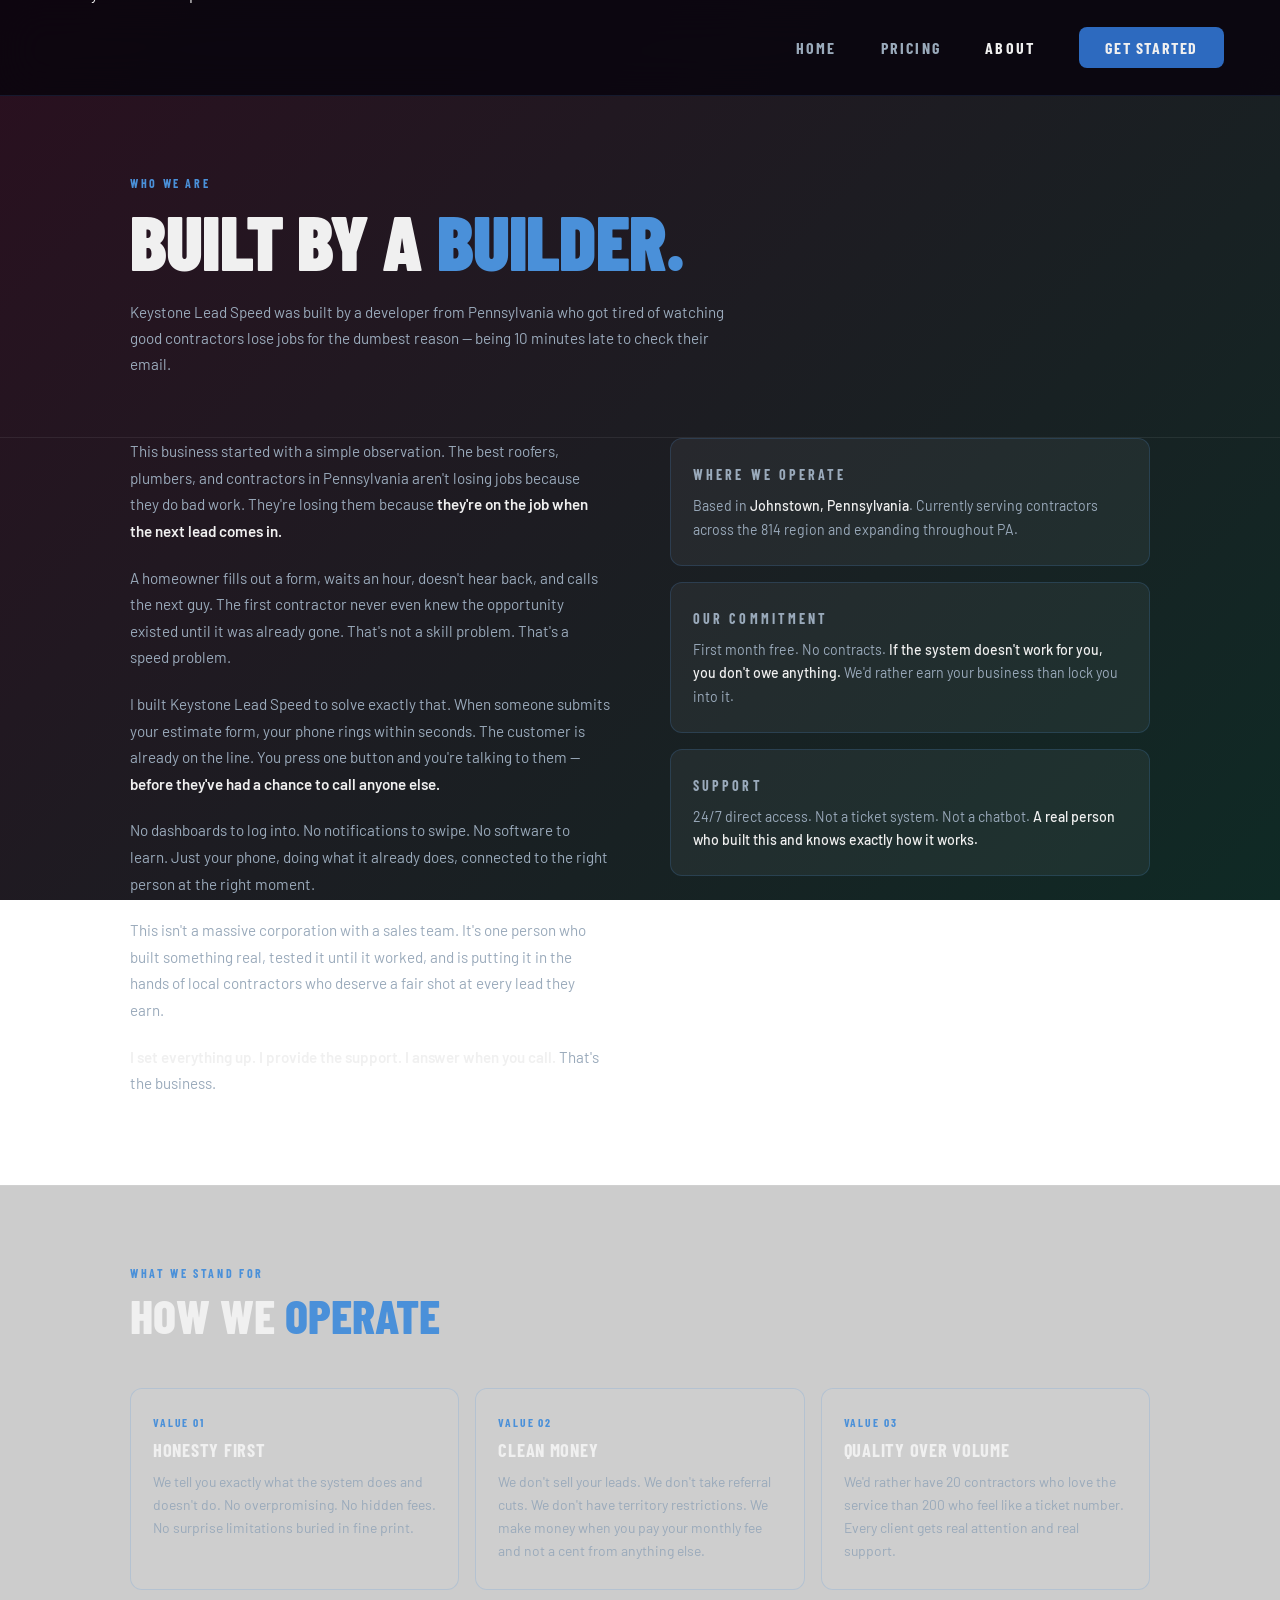
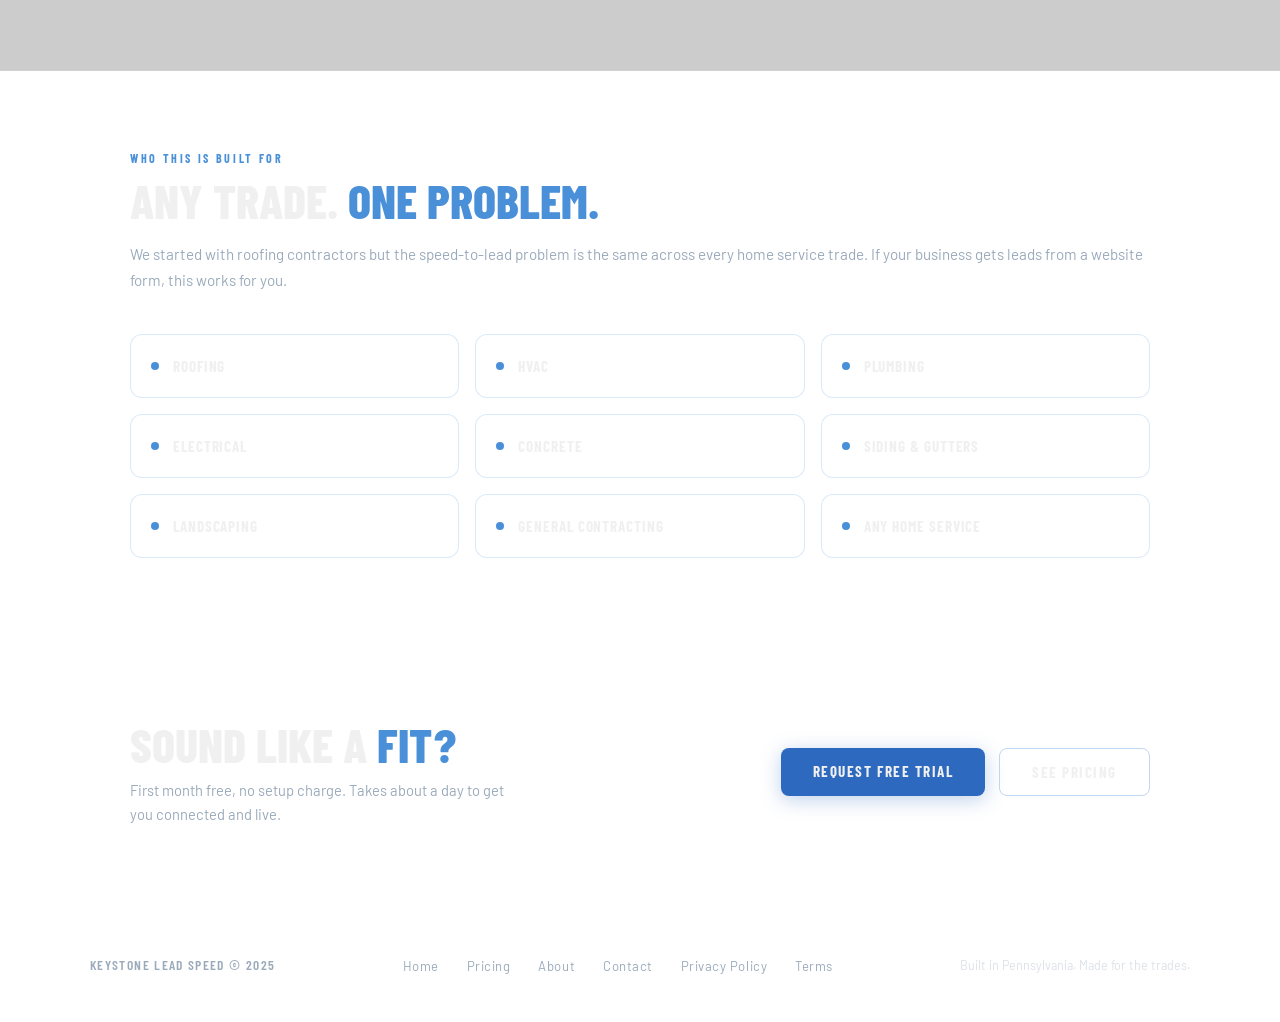
==== about.html @ 1ff86daa "site launch" ====
<!DOCTYPE html>
<html lang="en">
<head>
  <meta charset="UTF-8" />
  <meta name="viewport" content="width=device-width, initial-scale=1.0" />
  <title>About — Keystone Lead Speed</title>
  <link rel="preconnect" href="https://fonts.googleapis.com" />
  <link rel="preconnect" href="https://fonts.gstatic.com" crossorigin />
  <link href="https://fonts.googleapis.com/css2?family=Barlow+Condensed:wght@400;600;700;800;900&family=Barlow:wght@300;400;500;600&display=swap" rel="stylesheet" />
  <link rel="stylesheet" href="style.css" />
  <style>
    /* ── ABOUT-SPECIFIC ─────────────────────────────────── */

    .page-hero {
      max-width: var(--max);
      margin: 0 auto;
      padding: 80px 40px 60px;
    }

    .page-hero .eyebrow { margin-bottom: 12px; }
    .page-hero h1 { margin-bottom: 20px; }
    .page-hero .body-text { max-width: 600px; }

    /* story section */
    .story-layout {
      max-width: var(--max);
      margin: 0 auto;
      padding: 0 40px 88px;
      display: grid;
      grid-template-columns: 1fr 1fr;
      gap: 60px;
      align-items: start;
    }

    .story-text {
      display: flex;
      flex-direction: column;
      gap: 20px;
    }

    .story-text p {
      font-size: 0.95rem;
      color: var(--muted);
      line-height: 1.75;
    }

    .story-text p strong { color: var(--white); font-weight: 600; }

    .story-aside {
      display: flex;
      flex-direction: column;
      gap: 16px;
      position: sticky;
      top: 88px;
    }

    .aside-card {
      background: var(--card-bg);
      border: 1px solid var(--card-bdr);
      border-radius: var(--radius);
      padding: 24px 22px;
    }

    .aside-card .eyebrow { margin-bottom: 8px; }

    .aside-card p {
      font-size: 0.88rem;
      color: var(--muted);
      line-height: 1.65;
    }

    .aside-card p strong { color: var(--white); font-weight: 500; }

    /* values grid */
    .values-section {
      background: rgba(0,0,0,0.2);
      border-top: 1px solid var(--faint);
      border-bottom: 1px solid var(--faint);
    }

    .values-inner {
      max-width: var(--max);
      margin: 0 auto;
      padding: 80px 40px;
    }

    .values-inner .eyebrow { margin-bottom: 10px; }
    .values-inner .heading-lg { margin-bottom: 48px; }

    .values-grid {
      display: grid;
      grid-template-columns: repeat(3, 1fr);
      gap: 16px;
    }

    .value-card {
      background: var(--card-bg);
      border: 1px solid var(--card-bdr);
      border-radius: var(--radius);
      padding: 26px 22px;
      transition: border-color 0.25s;
    }

    .value-card:hover { border-color: var(--card-bdr-hover); }

    .value-label {
      font-family: var(--font-head);
      font-size: 0.72rem;
      font-weight: 700;
      letter-spacing: 0.16em;
      text-transform: uppercase;
      color: var(--blue-lt);
      margin-bottom: 10px;
    }

    .value-card h3 {
      font-family: var(--font-head);
      font-size: 1.15rem;
      font-weight: 700;
      text-transform: uppercase;
      letter-spacing: 0.04em;
      color: var(--white);
      margin-bottom: 10px;
    }

    .value-card p {
      font-size: 0.87rem;
      color: var(--muted);
      line-height: 1.65;
    }

    /* who we serve */
    .serve-inner {
      max-width: var(--max);
      margin: 0 auto;
      padding: 80px 40px;
    }

    .serve-inner .eyebrow { margin-bottom: 10px; }
    .serve-inner .heading-lg { margin-bottom: 16px; }
    .serve-inner > .body-text { margin-bottom: 48px; }

    .serve-grid {
      display: grid;
      grid-template-columns: repeat(3, 1fr);
      gap: 16px;
    }

    .serve-card {
      background: var(--card-bg);
      border: 1px solid var(--card-bdr);
      border-radius: var(--radius);
      padding: 22px 20px;
      display: flex;
      align-items: center;
      gap: 14px;
      transition: border-color 0.25s;
    }

    .serve-card:hover { border-color: var(--card-bdr-hover); }

    .serve-dot {
      width: 8px; height: 8px;
      border-radius: 50%;
      background: var(--blue-lt);
      flex-shrink: 0;
    }

    .serve-card span {
      font-family: var(--font-head);
      font-size: 0.95rem;
      font-weight: 700;
      text-transform: uppercase;
      letter-spacing: 0.06em;
      color: var(--white);
    }

    /* bottom cta */
    .about-cta {
      max-width: var(--max);
      margin: 0 auto;
      padding: 80px 40px;
      display: flex;
      align-items: center;
      justify-content: space-between;
      gap: 40px;
      flex-wrap: wrap;
    }

    .about-cta h2 { margin-bottom: 10px; }
    .about-cta p { font-size: 0.92rem; color: var(--muted); max-width: 380px; line-height: 1.6; }

    @media (max-width: 900px) {
      .story-layout { grid-template-columns: 1fr; gap: 40px; }
      .story-aside { position: static; }
      .values-grid { grid-template-columns: 1fr 1fr; }
      .serve-grid { grid-template-columns: 1fr 1fr; }
    }

    @media (max-width: 640px) {
      .values-grid { grid-template-columns: 1fr; }
      .serve-grid { grid-template-columns: 1fr; }
      .page-hero { padding: 64px 24px 44px; }
      .story-layout { padding: 0 24px 64px; }
      .values-inner { padding: 64px 24px; }
      .serve-inner { padding: 64px 24px; }
      .about-cta { padding: 64px 24px; flex-direction: column; align-items: flex-start; }
    }
  </style>
</head>
<body class="page">

  <!-- NAV -->
  <nav>
    <a href="index.html" class="nav-logo">
      <img src="logo.png" alt="Keystone Lead Speed" />
    </a>
    <ul class="nav-links">
      <li><a href="index.html">Home</a></li>
      <li><a href="pricing.html">Pricing</a></li>
      <li><a href="about.html" class="active">About</a></li>
      <li><a href="contact.html" class="nav-cta">Get Started</a></li>
    </ul>
    <button class="hamburger" id="hamburger" aria-label="Menu">
      <span></span><span></span><span></span>
    </button>
  </nav>

  <div class="mobile-nav" id="mobileNav">
    <a href="index.html">Home</a>
    <a href="pricing.html">Pricing</a>
    <a href="about.html">About</a>
    <a href="contact.html">Get Started →</a>
  </div>

  <!-- PAGE HERO -->
  <div class="page-hero">
    <p class="eyebrow">Who We Are</p>
    <h1 class="heading-xl">Built by a <span class="accent">Builder.</span></h1>
    <p class="body-text">Keystone Lead Speed was built by a developer from Pennsylvania who got tired of watching good contractors lose jobs for the dumbest reason — being 10 minutes late to check their email.</p>
  </div>

  <hr class="section-rule" />

  <!-- STORY -->
  <div class="story-layout">
    <div class="story-text">
      <p>
        This business started with a simple observation. The best roofers, plumbers, and contractors in Pennsylvania aren't losing jobs because they do bad work. They're losing them because <strong>they're on the job when the next lead comes in.</strong>
      </p>
      <p>
        A homeowner fills out a form, waits an hour, doesn't hear back, and calls the next guy. The first contractor never even knew the opportunity existed until it was already gone. That's not a skill problem. That's a speed problem.
      </p>
      <p>
        I built Keystone Lead Speed to solve exactly that. When someone submits your estimate form, your phone rings within seconds. The customer is already on the line. You press one button and you're talking to them — <strong>before they've had a chance to call anyone else.</strong>
      </p>
      <p>
        No dashboards to log into. No notifications to swipe. No software to learn. Just your phone, doing what it already does, connected to the right person at the right moment.
      </p>
      <p>
        This isn't a massive corporation with a sales team. It's one person who built something real, tested it until it worked, and is putting it in the hands of local contractors who deserve a fair shot at every lead they earn.
      </p>
      <p>
        <strong>I set everything up. I provide the support. I answer when you call.</strong> That's the business.
      </p>
    </div>

    <div class="story-aside">
      <div class="aside-card">
        <p class="eyebrow">Where We Operate</p>
        <p>Based in <strong>Johnstown, Pennsylvania</strong>. Currently serving contractors across the 814 region and expanding throughout PA.</p>
      </div>
      <div class="aside-card">
        <p class="eyebrow">Our Commitment</p>
        <p>First month free. No contracts. <strong>If the system doesn't work for you, you don't owe anything.</strong> We'd rather earn your business than lock you into it.</p>
      </div>
      <div class="aside-card">
        <p class="eyebrow">Support</p>
        <p>24/7 direct access. Not a ticket system. Not a chatbot. <strong>A real person who built this and knows exactly how it works.</strong></p>
      </div>
    </div>
  </div>

  <!-- VALUES -->
  <div class="values-section">
    <div class="values-inner">
      <p class="eyebrow">What We Stand For</p>
      <h2 class="heading-lg">How We <span class="accent">Operate</span></h2>
      <div class="values-grid">
        <div class="value-card">
          <div class="value-label">Value 01</div>
          <h3>Honesty First</h3>
          <p>We tell you exactly what the system does and doesn't do. No overpromising. No hidden fees. No surprise limitations buried in fine print.</p>
        </div>
        <div class="value-card">
          <div class="value-label">Value 02</div>
          <h3>Clean Money</h3>
          <p>We don't sell your leads. We don't take referral cuts. We don't have territory restrictions. We make money when you pay your monthly fee and not a cent from anything else.</p>
        </div>
        <div class="value-card">
          <div class="value-label">Value 03</div>
          <h3>Quality Over Volume</h3>
          <p>We'd rather have 20 contractors who love the service than 200 who feel like a ticket number. Every client gets real attention and real support.</p>
        </div>
      </div>
    </div>
  </div>

  <!-- WHO WE SERVE -->
  <div class="serve-inner">
    <p class="eyebrow">Who This Is Built For</p>
    <h2 class="heading-lg">Any Trade. <span class="accent">One Problem.</span></h2>
    <p class="body-text" style="margin-bottom: 40px;">We started with roofing contractors but the speed-to-lead problem is the same across every home service trade. If your business gets leads from a website form, this works for you.</p>
    <div class="serve-grid">
      <div class="serve-card"><div class="serve-dot"></div><span>Roofing</span></div>
      <div class="serve-card"><div class="serve-dot"></div><span>HVAC</span></div>
      <div class="serve-card"><div class="serve-dot"></div><span>Plumbing</span></div>
      <div class="serve-card"><div class="serve-dot"></div><span>Electrical</span></div>
      <div class="serve-card"><div class="serve-dot"></div><span>Concrete</span></div>
      <div class="serve-card"><div class="serve-dot"></div><span>Siding & Gutters</span></div>
      <div class="serve-card"><div class="serve-dot"></div><span>Landscaping</span></div>
      <div class="serve-card"><div class="serve-dot"></div><span>General Contracting</span></div>
      <div class="serve-card"><div class="serve-dot"></div><span>Any Home Service</span></div>
    </div>
  </div>

  <hr class="section-rule" />

  <!-- BOTTOM CTA -->
  <div class="about-cta">
    <div>
      <h2 class="heading-lg">Sound like a <span class="accent">fit?</span></h2>
      <p>First month free, no setup charge. Takes about a day to get you connected and live.</p>
    </div>
    <div style="display:flex; gap:14px; flex-wrap:wrap;">
      <a href="contact.html" class="btn btn-primary">Request Free Trial</a>
      <a href="pricing.html" class="btn btn-outline">See Pricing</a>
    </div>
  </div>

  <!-- FOOTER -->
  <footer>
    <div class="footer-inner">
      <div class="footer-brand">Keystone Lead Speed &copy; 2025</div>
      <ul class="footer-links">
        <li><a href="index.html">Home</a></li>
        <li><a href="pricing.html">Pricing</a></li>
        <li><a href="about.html">About</a></li>
        <li><a href="contact.html">Contact</a></li>
        <li><a href="privacy.html">Privacy Policy</a></li>
        <li><a href="terms.html">Terms</a></li>
      </ul>
      <div class="footer-copy">Built in Pennsylvania. Made for the trades.</div>
    </div>
  </footer>

  <script src="nav.js"></script>
</body>
</html>
---- style.css ----
/* ============================================================
   KEYSTONE LEAD SPEED — style.css
   Shared across all pages
   ============================================================ */

:root {
  --logo-height: 128px; /* <-- TINKER HERE — one value controls all pages */

  --bg:             linear-gradient(135deg, #2a0f1f 0%, #0f2a25 100%);
  --navy:           #1a2a4a;
  --blue:           #2d6abf;
  --blue-lt:        #4a90d9;
  --blue-dim:       rgba(45,106,191,0.18);
  --white:          #f0f0f0;
  --muted:          #9aaabb;
  --faint:          rgba(255,255,255,0.07);
  --card-bg:        rgba(255,255,255,0.05);
  --card-bdr:       rgba(74,144,217,0.2);
  --card-bdr-hover: rgba(74,144,217,0.5);
  --radius-sm:      8px;
  --radius:         12px;
  --radius-lg:      18px;
  --max:            1100px;
  --font-head:      'Barlow Condensed', sans-serif;
  --font-body:      'Barlow', sans-serif;
}

/* ── RESET ─────────────────────────────────────────────────── */
*, *::before, *::after { margin: 0; padding: 0; box-sizing: border-box; }
html { scroll-behavior: smooth; }

body {
  font-family: var(--font-body);
  background: var(--bg);
  background-attachment: fixed;
  color: var(--white);
  min-height: 100vh;
  overflow-x: hidden;
  -webkit-font-smoothing: antialiased;
}

a { text-decoration: none; color: inherit; }
img { max-width: 100%; display: block; }

/* ── NAV ───────────────────────────────────────────────────── */
nav {
  position: fixed;
  top: 0; left: 0; right: 0;
  z-index: 200;
  height: 96px;
  display: flex;
  align-items: center;
  justify-content: space-between;
  padding: 0 56px;
  background: rgba(10, 5, 14, 0.88);
  backdrop-filter: blur(20px);
  border-bottom: 1px solid rgba(74,144,217,0.15);
}

.nav-logo img {
  height: var(--logo-height);
  width: auto;
}

.nav-links {
  list-style: none;
  display: flex;
  align-items: center;
  gap: 44px;
}

.nav-links a {
  font-family: var(--font-head);
  font-size: 1rem;
  font-weight: 700;
  letter-spacing: 0.14em;
  text-transform: uppercase;
  color: var(--muted);
  transition: color 0.2s;
}

.nav-links a:hover,
.nav-links a.active { color: var(--white); }

.nav-links .nav-cta {
  background: var(--blue);
  color: var(--white);
  padding: 11px 26px;
  border-radius: var(--radius-sm);
  letter-spacing: 0.1em;
  transition: background 0.2s, transform 0.15s;
}

.nav-links .nav-cta:hover {
  background: var(--blue-lt);
  transform: translateY(-1px);
  color: var(--white);
}

/* hamburger */
.hamburger {
  display: none;
  flex-direction: column;
  gap: 5px;
  cursor: pointer;
  padding: 6px;
  background: none;
  border: none;
}
.hamburger span {
  display: block;
  width: 24px; height: 2px;
  background: var(--white);
  border-radius: 2px;
  transition: 0.25s;
}

/* mobile drawer */
.mobile-nav {
  display: none;
  position: fixed;
  top: 96px; left: 0; right: 0;
  background: rgba(10,5,14,0.98);
  backdrop-filter: blur(20px);
  border-bottom: 1px solid var(--faint);
  flex-direction: column;
  padding: 32px 36px;
  gap: 24px;
  z-index: 199;
}
.mobile-nav.open { display: flex; }
.mobile-nav a {
  font-family: var(--font-head);
  font-size: 1.2rem;
  font-weight: 700;
  letter-spacing: 0.1em;
  text-transform: uppercase;
  color: var(--muted);
  transition: color 0.2s;
}
.mobile-nav a:hover { color: var(--white); }

/* ── PAGE WRAPPER ──────────────────────────────────────────── */
.page { padding-top: 96px; }

/* ── SECTION SHELL ─────────────────────────────────────────── */
.section {
  max-width: var(--max);
  margin: 0 auto;
  padding: 88px 40px;
}

.section-sm {
  max-width: var(--max);
  margin: 0 auto;
  padding: 60px 40px;
}

.section-rule {
  border: none;
  border-top: 1px solid var(--faint);
  margin: 0;
}

/* ── TYPOGRAPHY HELPERS ────────────────────────────────────── */
.eyebrow {
  font-family: var(--font-head);
  font-size: 0.75rem;
  font-weight: 700;
  letter-spacing: 0.22em;
  text-transform: uppercase;
  color: var(--blue-lt);
  margin-bottom: 10px;
}

.heading-xl {
  font-family: var(--font-head);
  font-size: clamp(2.4rem, 6vw, 4.8rem);
  font-weight: 900;
  line-height: 1;
  text-transform: uppercase;
  letter-spacing: -0.01em;
  color: var(--white);
}

.heading-lg {
  font-family: var(--font-head);
  font-size: clamp(1.8rem, 4vw, 3rem);
  font-weight: 800;
  line-height: 1.05;
  text-transform: uppercase;
  color: var(--white);
}

.heading-md {
  font-family: var(--font-head);
  font-size: 1.3rem;
  font-weight: 700;
  text-transform: uppercase;
  letter-spacing: 0.05em;
  color: var(--white);
}

.accent { color: var(--blue-lt); }

.body-text {
  font-size: 0.95rem;
  line-height: 1.72;
  color: var(--muted);
}

.body-text strong { color: var(--white); font-weight: 600; }

/* ── CARDS ─────────────────────────────────────────────────── */
.card {
  background: var(--card-bg);
  border: 1px solid var(--card-bdr);
  border-radius: var(--radius);
  padding: 28px 26px;
  transition: border-color 0.25s, transform 0.25s;
}

.card:hover {
  border-color: var(--card-bdr-hover);
  transform: translateY(-3px);
}

/* ── BUTTONS ───────────────────────────────────────────────── */
.btn {
  display: inline-block;
  font-family: var(--font-head);
  font-size: 0.95rem;
  font-weight: 700;
  letter-spacing: 0.1em;
  text-transform: uppercase;
  padding: 14px 32px;
  border-radius: var(--radius-sm);
  border: none;
  cursor: pointer;
  transition: background 0.2s, transform 0.15s, box-shadow 0.2s;
  text-align: center;
}

.btn-primary {
  background: var(--blue);
  color: var(--white);
  box-shadow: 0 4px 20px rgba(45,106,191,0.3);
}
.btn-primary:hover {
  background: var(--blue-lt);
  transform: translateY(-2px);
  box-shadow: 0 6px 28px rgba(45,106,191,0.45);
}

.btn-outline {
  background: transparent;
  color: var(--white);
  border: 1px solid rgba(74,144,217,0.35);
}
.btn-outline:hover {
  border-color: var(--blue-lt);
  background: rgba(74,144,217,0.07);
  transform: translateY(-2px);
}

/* ── GRID HELPERS ──────────────────────────────────────────── */
.grid-3 {
  display: grid;
  grid-template-columns: repeat(3, 1fr);
  gap: 20px;
}

.grid-2 {
  display: grid;
  grid-template-columns: repeat(2, 1fr);
  gap: 20px;
}

/* ── FOOTER ────────────────────────────────────────────────── */
footer {
  border-top: 1px solid var(--faint);
  padding: 48px 56px;
}

.footer-inner {
  max-width: var(--max);
  margin: 0 auto;
  display: flex;
  align-items: center;
  justify-content: space-between;
  flex-wrap: wrap;
  gap: 20px;
}

.footer-brand {
  font-family: var(--font-head);
  font-size: 0.85rem;
  font-weight: 600;
  letter-spacing: 0.1em;
  text-transform: uppercase;
  color: var(--muted);
}

.footer-links {
  list-style: none;
  display: flex;
  gap: 28px;
  flex-wrap: wrap;
}

.footer-links a {
  font-size: 0.82rem;
  color: var(--muted);
  transition: color 0.2s;
  letter-spacing: 0.04em;
}
.footer-links a:hover { color: var(--blue-lt); }

.footer-copy {
  font-size: 0.78rem;
  color: rgba(154,170,187,0.35);
}

/* ── FORM ELEMENTS ─────────────────────────────────────────── */
.form-group {
  display: flex;
  flex-direction: column;
  gap: 6px;
}

.form-group label {
  font-family: var(--font-head);
  font-size: 0.75rem;
  font-weight: 700;
  letter-spacing: 0.14em;
  text-transform: uppercase;
  color: var(--muted);
}

.form-group input,
.form-group select,
.form-group textarea {
  background: rgba(255,255,255,0.06);
  border: 1px solid rgba(74,144,217,0.22);
  border-radius: var(--radius-sm);
  color: var(--white);
  font-family: var(--font-body);
  font-size: 0.95rem;
  padding: 13px 15px;
  transition: border-color 0.2s;
  outline: none;
  width: 100%;
}

.form-group input:focus,
.form-group select:focus,
.form-group textarea:focus {
  border-color: var(--blue-lt);
}

.form-group input::placeholder,
.form-group textarea::placeholder {
  color: rgba(154,170,187,0.4);
}

.form-group select option {
  background: #1a1a2a;
  color: var(--white);
}

/* ── RESPONSIVE ────────────────────────────────────────────── */
@media (max-width: 960px) {
  .grid-3 { grid-template-columns: repeat(2, 1fr); }
}

@media (max-width: 768px) {
  nav { padding: 0 24px; height: 80px; }
  .mobile-nav { top: 80px; }
  .page { padding-top: 80px; }
  .nav-links { display: none; }
  .hamburger { display: flex; }
  .section { padding: 64px 24px; }
  .section-sm { padding: 44px 24px; }
  footer { padding: 36px 24px; }
  .footer-inner { flex-direction: column; align-items: flex-start; }
}

@media (max-width: 640px) {
  .grid-3 { grid-template-columns: 1fr; }
  .grid-2 { grid-template-columns: 1fr; }
}
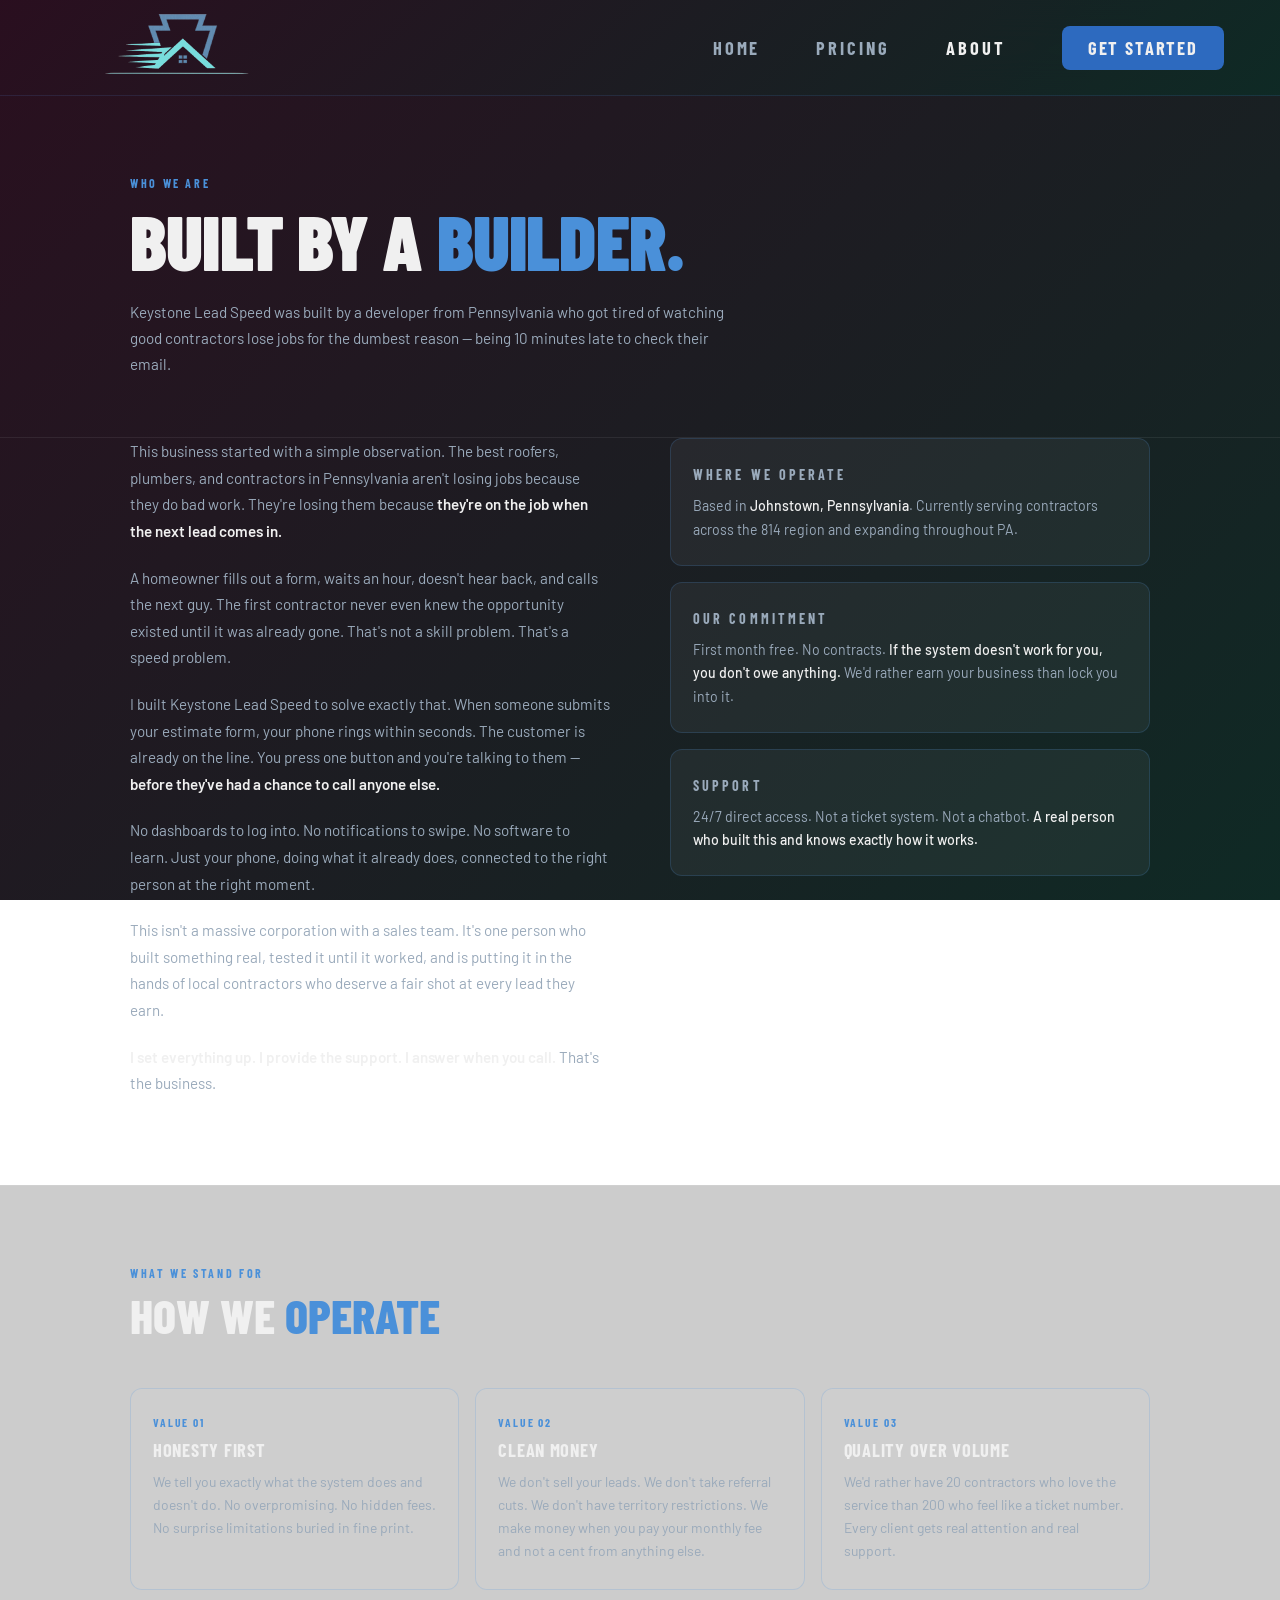
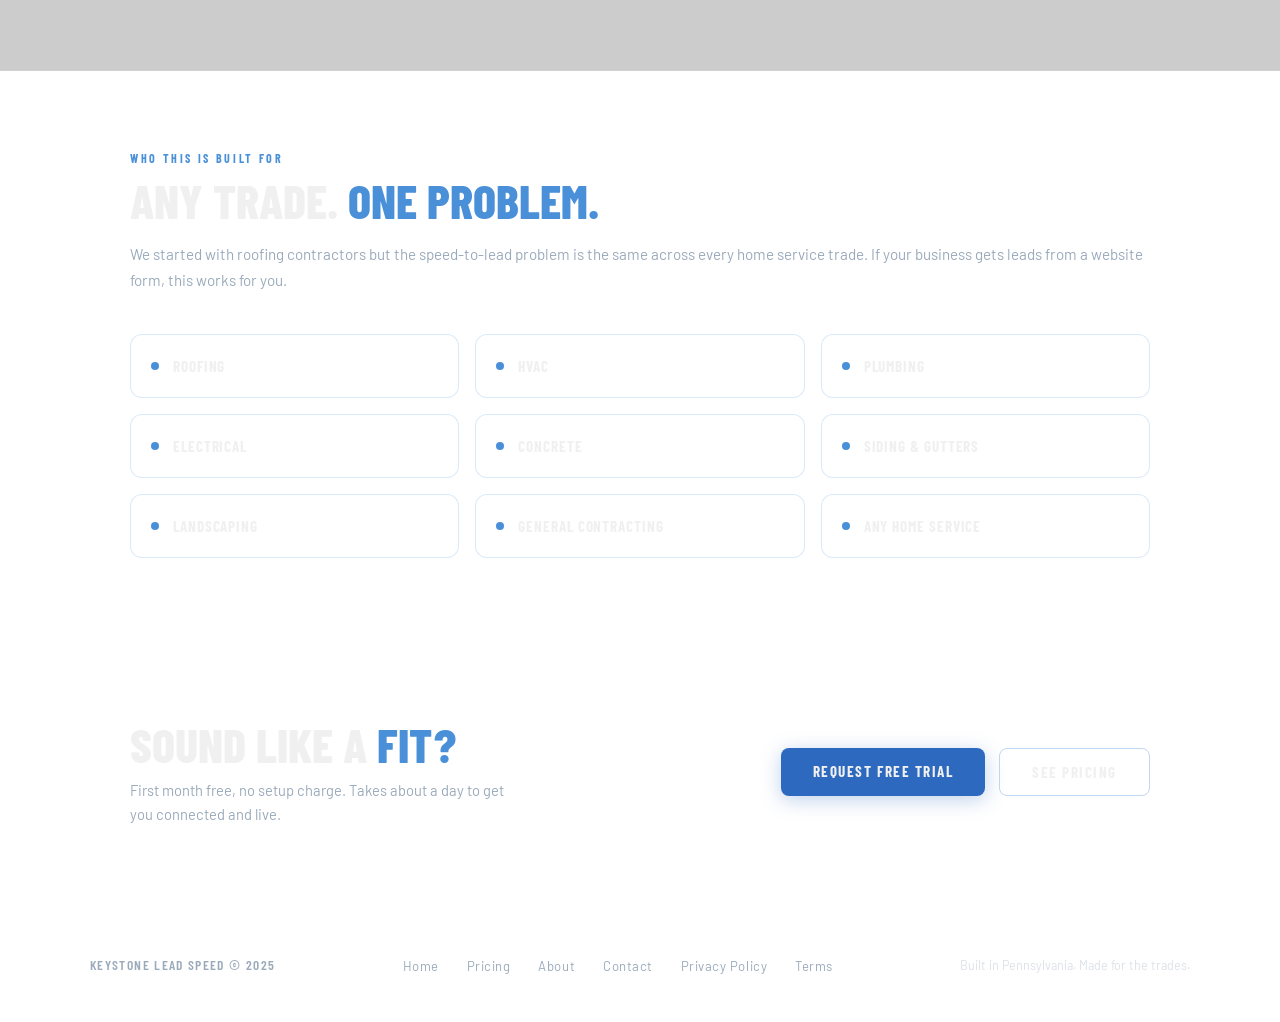
==== commit 3710d2e6: "pricing page, legal pages, nav updates, logo swap" ====
--- a/about.html
+++ b/about.html
@@ -2,6 +2,7 @@
 <html lang="en">
 <head>
   <meta charset="UTF-8" />
+  <link rel="icon" type="image/png" href="favicon-32x32.png" />
   <meta name="viewport" content="width=device-width, initial-scale=1.0" />
   <title>About — Keystone Lead Speed</title>
   <link rel="preconnect" href="https://fonts.googleapis.com" />
@@ -212,14 +213,14 @@
 
   <!-- NAV -->
   <nav>
-    <a href="index.html" class="nav-logo">
-      <img src="logo.png" alt="Keystone Lead Speed" />
+    <a href="index" class="nav-logo">
+      <img src="Logo_no_wrd.png" alt="Keystone Lead Speed" />
     </a>
     <ul class="nav-links">
-      <li><a href="index.html">Home</a></li>
-      <li><a href="pricing.html">Pricing</a></li>
-      <li><a href="about.html" class="active">About</a></li>
-      <li><a href="contact.html" class="nav-cta">Get Started</a></li>
+      <li><a href="index">Home</a></li>
+      <li><a href="pricing">Pricing</a></li>
+      <li><a href="about" class="active">About</a></li>
+      <li><a href="contact" class="nav-cta">Get Started</a></li>
     </ul>
     <button class="hamburger" id="hamburger" aria-label="Menu">
       <span></span><span></span><span></span>
@@ -227,10 +228,10 @@
   </nav>
 
   <div class="mobile-nav" id="mobileNav">
-    <a href="index.html">Home</a>
-    <a href="pricing.html">Pricing</a>
-    <a href="about.html">About</a>
-    <a href="contact.html">Get Started →</a>
+    <a href="index">Home</a>
+    <a href="pricing">Pricing</a>
+    <a href="about">About</a>
+    <a href="contact">Get Started →</a>
   </div>
 
   <!-- PAGE HERO -->
@@ -333,8 +334,8 @@
       <p>First month free, no setup charge. Takes about a day to get you connected and live.</p>
     </div>
     <div style="display:flex; gap:14px; flex-wrap:wrap;">
-      <a href="contact.html" class="btn btn-primary">Request Free Trial</a>
-      <a href="pricing.html" class="btn btn-outline">See Pricing</a>
+      <a href="contact" class="btn btn-primary">Request Free Trial</a>
+      <a href="pricing" class="btn btn-outline">See Pricing</a>
     </div>
   </div>
 
@@ -343,12 +344,12 @@
     <div class="footer-inner">
       <div class="footer-brand">Keystone Lead Speed &copy; 2025</div>
       <ul class="footer-links">
-        <li><a href="index.html">Home</a></li>
-        <li><a href="pricing.html">Pricing</a></li>
-        <li><a href="about.html">About</a></li>
-        <li><a href="contact.html">Contact</a></li>
-        <li><a href="privacy.html">Privacy Policy</a></li>
-        <li><a href="terms.html">Terms</a></li>
+        <li><a href="index">Home</a></li>
+        <li><a href="pricing">Pricing</a></li>
+        <li><a href="about">About</a></li>
+        <li><a href="contact">Contact</a></li>
+        <li><a href="privacy">Privacy Policy</a></li>
+        <li><a href="terms">Terms</a></li>
       </ul>
       <div class="footer-copy">Built in Pennsylvania. Made for the trades.</div>
     </div>
--- a/style.css
+++ b/style.css
@@ -4,7 +4,7 @@
    ============================================================ */
 
 :root {
-  --logo-height: 128px; /* <-- TINKER HERE — one value controls all pages */
+  --logo-height: 160px; /* <-- TINKER HERE — one value controls all pages */
 
   --bg:             linear-gradient(135deg, #2a0f1f 0%, #0f2a25 100%);
   --navy:           #1a2a4a;
@@ -52,7 +52,7 @@
   align-items: center;
   justify-content: space-between;
   padding: 0 56px;
-  background: rgba(10, 5, 14, 0.88);
+  background: linear-gradient(135deg, rgba(42,15,31,0.97) 0%, rgba(15,42,37,0.97) 100%);
   backdrop-filter: blur(20px);
   border-bottom: 1px solid rgba(74,144,217,0.15);
 }
@@ -60,20 +60,21 @@
 .nav-logo img {
   height: var(--logo-height);
   width: auto;
+  filter: brightness(3) saturate(0.4);
 }
 
 .nav-links {
   list-style: none;
   display: flex;
   align-items: center;
-  gap: 44px;
+  gap: 56px;
 }
 
 .nav-links a {
   font-family: var(--font-head);
-  font-size: 1rem;
-  font-weight: 700;
-  letter-spacing: 0.14em;
+  font-size: 1.15rem;
+  font-weight: 700;
+  letter-spacing: 0.16em;
   text-transform: uppercase;
   color: var(--muted);
   transition: color 0.2s;
@@ -120,7 +121,7 @@
   display: none;
   position: fixed;
   top: 96px; left: 0; right: 0;
-  background: rgba(10,5,14,0.98);
+  background: rgba(42,15,31,0.98);
   backdrop-filter: blur(20px);
   border-bottom: 1px solid var(--faint);
   flex-direction: column;
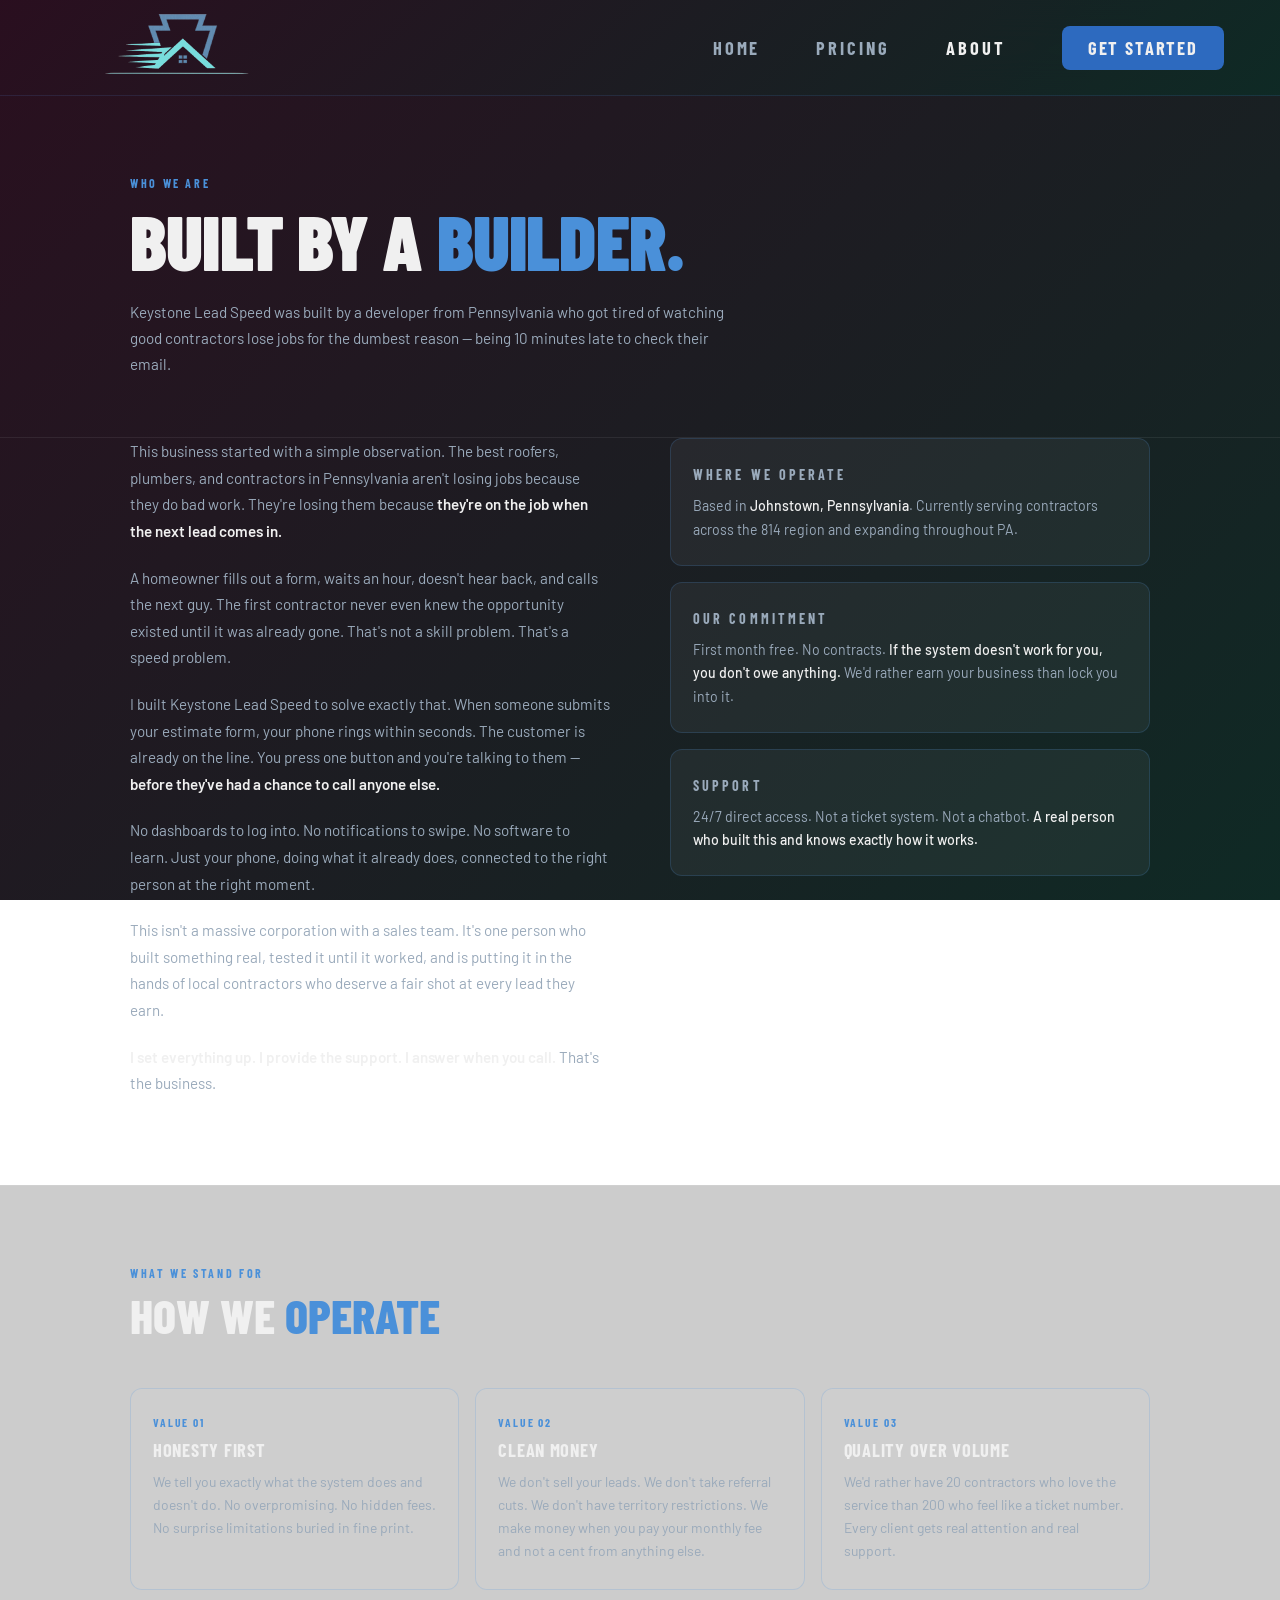
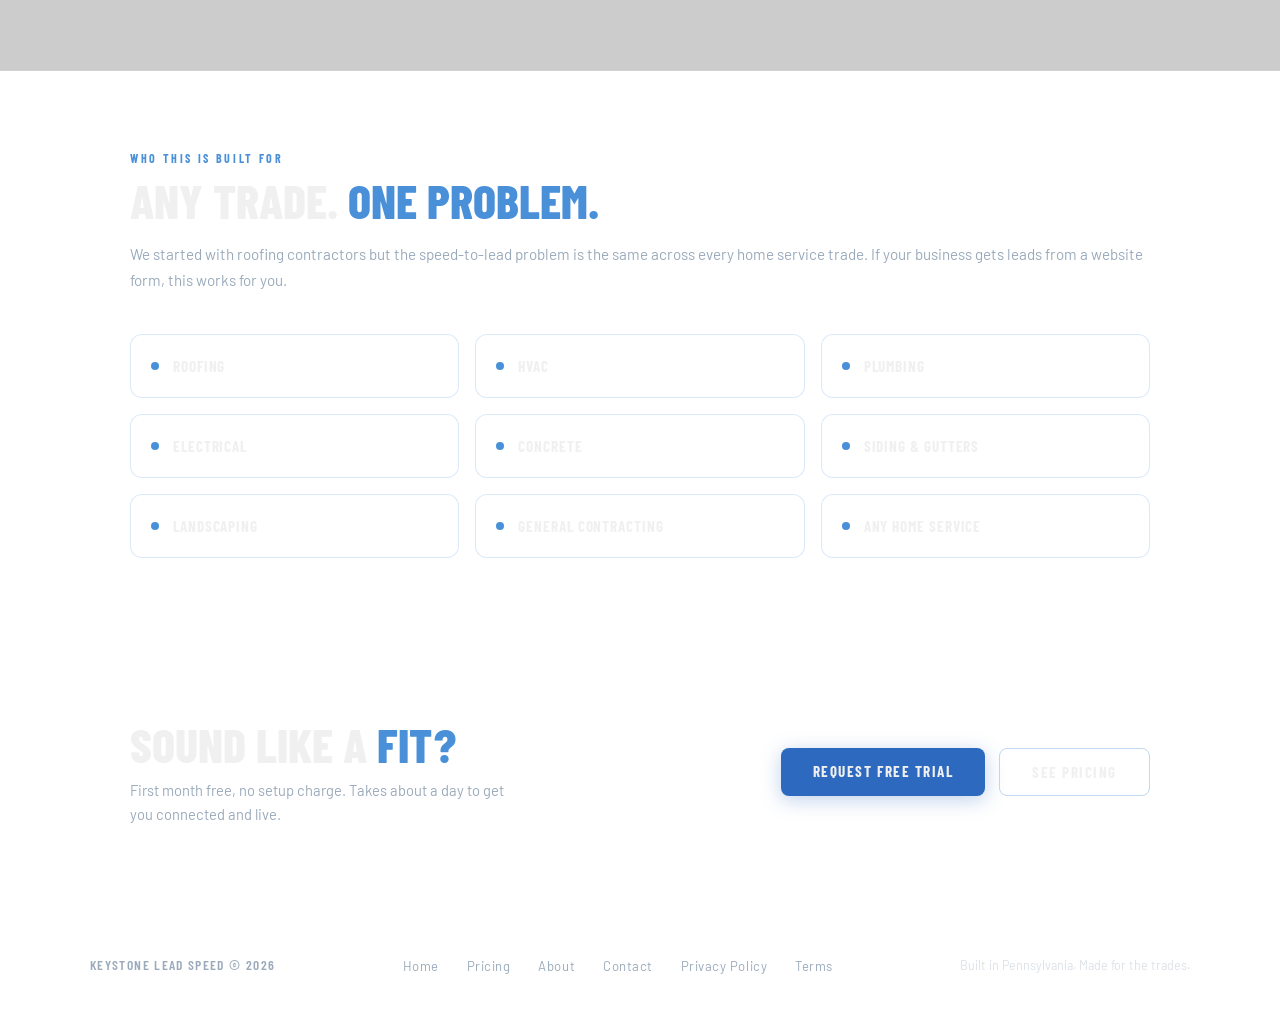
==== commit bdd72fae: "copyright year update" ====
--- a/about.html
+++ b/about.html
@@ -342,7 +342,7 @@
   <!-- FOOTER -->
   <footer>
     <div class="footer-inner">
-      <div class="footer-brand">Keystone Lead Speed &copy; 2025</div>
+      <div class="footer-brand">Keystone Lead Speed &copy; 2026</div>
       <ul class="footer-links">
         <li><a href="index">Home</a></li>
         <li><a href="pricing">Pricing</a></li>
